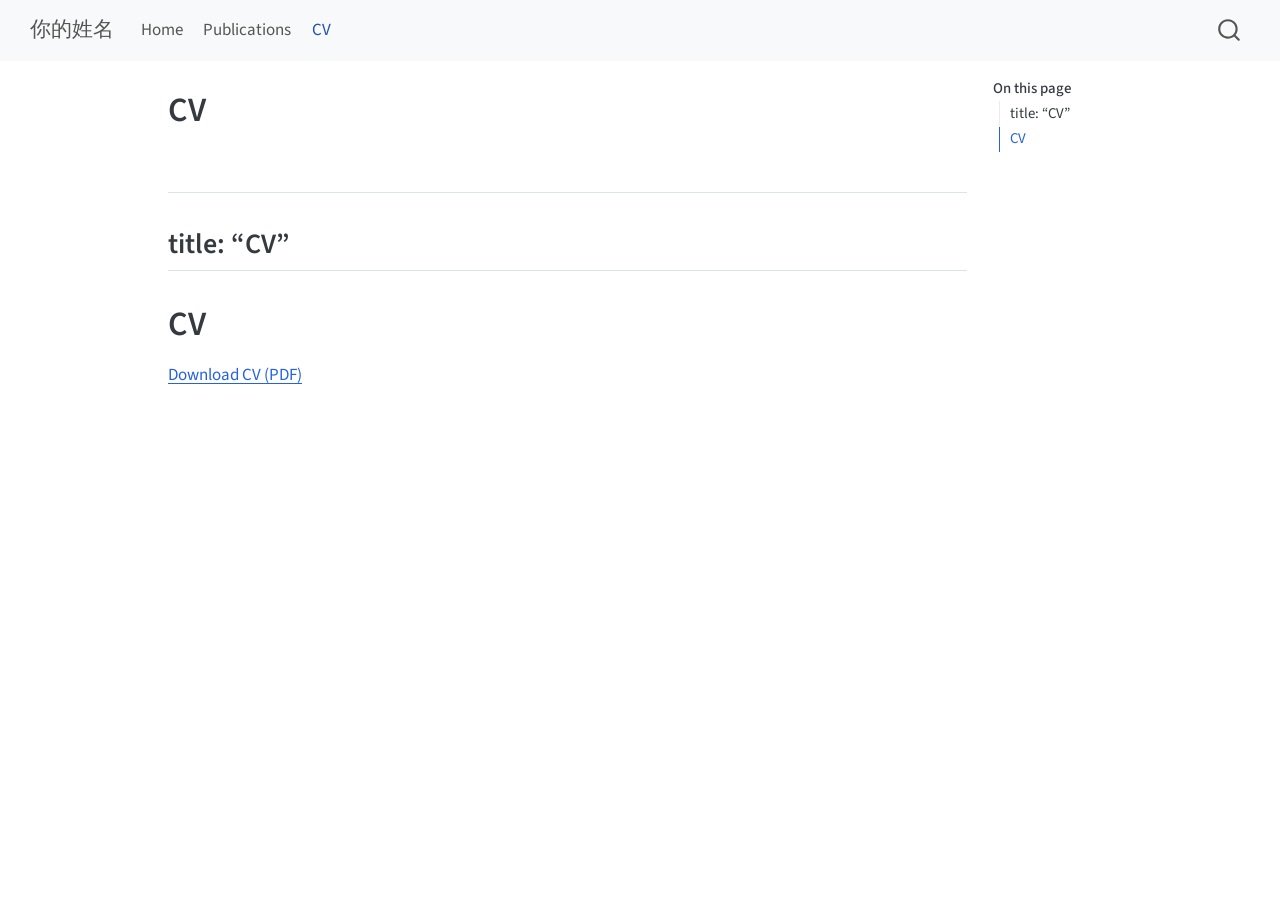
==== docs/cv.html @ 790c9f2e "Initial academic homepage" ====
<!DOCTYPE html>
<html xmlns="http://www.w3.org/1999/xhtml" lang="en" xml:lang="en"><head>

<meta charset="utf-8">
<meta name="generator" content="quarto-1.9.36">

<meta name="viewport" content="width=device-width, initial-scale=1.0, user-scalable=yes">


<title>CV – 你的姓名</title>
<style>
/* Default styles provided by pandoc.
** See https://pandoc.org/MANUAL.html#variables-for-html for config info.
*/
code{white-space: pre-wrap;}
span.smallcaps{font-variant: small-caps;}
div.columns{display: flex; gap: min(4vw, 1.5em);}
div.column{flex: auto; overflow-x: auto;}
div.hanging-indent{margin-left: 1.5em; text-indent: -1.5em;}
ul.task-list{list-style: none;}
ul.task-list li input[type="checkbox"] {
  width: 0.8em;
  margin: 0 0.8em 0.2em -1em; /* quarto-specific, see https://github.com/quarto-dev/quarto-cli/issues/4556 */ 
  vertical-align: middle;
}
</style>


<script src="site_libs/quarto-nav/quarto-nav.js"></script>
<script src="site_libs/quarto-nav/headroom.min.js"></script>
<script src="site_libs/clipboard/clipboard.min.js"></script>
<script src="site_libs/quarto-search/autocomplete.umd.js"></script>
<script src="site_libs/quarto-search/fuse.min.js"></script>
<script src="site_libs/quarto-search/quarto-search.js"></script>
<meta name="quarto:offset" content="./">
<script src="site_libs/quarto-html/quarto.js" type="module"></script>
<script src="site_libs/quarto-html/tabsets/tabsets.js" type="module"></script>
<script src="site_libs/quarto-html/popper.min.js"></script>
<script src="site_libs/quarto-html/tippy.umd.min.js"></script>
<script src="site_libs/quarto-html/anchor.min.js"></script>
<link href="site_libs/quarto-html/tippy.css" rel="stylesheet">
<link href="site_libs/quarto-html/quarto-syntax-highlighting-845c23b38eaddc0f92fda52bfe77a8c8.css" rel="stylesheet" id="quarto-text-highlighting-styles">
<script src="site_libs/bootstrap/bootstrap.min.js"></script>
<link href="site_libs/bootstrap/bootstrap-icons.css" rel="stylesheet">
<link href="site_libs/bootstrap/bootstrap-a0f9fd0d421825b736dc1bbcbcba2219.min.css" rel="stylesheet" append-hash="true" id="quarto-bootstrap" data-mode="light">
<script id="quarto-search-options" type="application/json">{
  "location": "navbar",
  "copy-button": false,
  "collapse-after": 3,
  "panel-placement": "end",
  "type": "overlay",
  "limit": 50,
  "keyboard-shortcut": [
    "f",
    "/",
    "s"
  ],
  "show-item-context": false,
  "language": {
    "search-no-results-text": "No results",
    "search-matching-documents-text": "matching documents",
    "search-copy-link-title": "Copy link to search",
    "search-hide-matches-text": "Hide additional matches",
    "search-more-match-text": "more match in this document",
    "search-more-matches-text": "more matches in this document",
    "search-clear-button-title": "Clear",
    "search-text-placeholder": "",
    "search-detached-cancel-button-title": "Cancel",
    "search-submit-button-title": "Submit",
    "search-label": "Search"
  }
}</script>


</head>

<body class="nav-fixed quarto-light">

<div id="quarto-search-results"></div>
  <header id="quarto-header" class="headroom fixed-top">
    <nav class="navbar navbar-expand-lg " data-bs-theme="dark">
      <div class="navbar-container container-fluid">
      <div class="navbar-brand-container mx-auto">
    <a class="navbar-brand" href="./index.html">
    <span class="navbar-title">你的姓名</span>
    </a>
  </div>
            <div id="quarto-search" class="" title="Search"></div>
          <button class="navbar-toggler" type="button" data-bs-toggle="collapse" data-bs-target="#navbarCollapse" aria-controls="navbarCollapse" role="menu" aria-expanded="false" aria-label="Toggle navigation" onclick="if (window.quartoToggleHeadroom) { window.quartoToggleHeadroom(); }">
  <span class="navbar-toggler-icon"></span>
</button>
          <div class="collapse navbar-collapse" id="navbarCollapse">
            <ul class="navbar-nav navbar-nav-scroll me-auto">
  <li class="nav-item">
    <a class="nav-link" href="./index.html"> 
<span class="menu-text">Home</span></a>
  </li>  
  <li class="nav-item">
    <a class="nav-link" href="./publications.html"> 
<span class="menu-text">Publications</span></a>
  </li>  
  <li class="nav-item">
    <a class="nav-link active" href="./cv.html" aria-current="page"> 
<span class="menu-text">CV</span></a>
  </li>  
</ul>
          </div> <!-- /navcollapse -->
            <div class="quarto-navbar-tools">
</div>
      </div> <!-- /container-fluid -->
    </nav>
</header>
<!-- content -->
<div id="quarto-content" class="quarto-container page-columns page-rows-contents page-layout-article page-navbar">
<!-- sidebar -->
<!-- margin-sidebar -->
    <div id="quarto-margin-sidebar" class="sidebar margin-sidebar">
        <nav id="TOC" role="doc-toc" class="toc-active">
    <h2 id="toc-title">On this page</h2>
   
  <ul>
  <li><a href="#section" id="toc-section" class="nav-link active" data-scroll-target="#section"><!-- cv.qmd --></a></li>
  <li><a href="#title-cv" id="toc-title-cv" class="nav-link" data-scroll-target="#title-cv">title: “CV”</a></li>
  <li><a href="#cv" id="toc-cv" class="nav-link" data-scroll-target="#cv">CV</a></li>
  </ul>
</nav>
    </div>
<!-- main -->
<main class="content" id="quarto-document-content">

<header id="title-block-header" class="quarto-title-block default">
<div class="quarto-title">
<h1 class="title">CV</h1>
</div>



<div class="quarto-title-meta">

    
  
    
  </div>
  


</header>


<section id="section" class="level2">
<h2 class="anchored" data-anchor-id="section"><!-- cv.qmd --></h2>
</section>
<section id="title-cv" class="level2">
<h2 class="anchored" data-anchor-id="title-cv">title: “CV”</h2>
</section>
<section id="cv" class="level1">
<h1>CV</h1>
<p><a href="CV.pdf">Download CV (PDF)</a></p>


</section>

</main> <!-- /main -->
<script id="quarto-html-after-body" type="application/javascript">
  window.document.addEventListener("DOMContentLoaded", function (event) {
    const icon = "";
    const anchorJS = new window.AnchorJS();
    anchorJS.options = {
      placement: 'right',
      icon: icon
    };
    anchorJS.add('.anchored');
    const isCodeAnnotation = (el) => {
      for (const clz of el.classList) {
        if (clz.startsWith('code-annotation-')) {                     
          return true;
        }
      }
      return false;
    }
    const onCopySuccess = function(e) {
      // button target
      const button = e.trigger;
      // don't keep focus
      button.blur();
      // flash "checked"
      button.classList.add('code-copy-button-checked');
      var currentTitle = button.getAttribute("title");
      button.setAttribute("title", "Copied!");
      let tooltip;
      if (window.bootstrap) {
        button.setAttribute("data-bs-toggle", "tooltip");
        button.setAttribute("data-bs-placement", "left");
        button.setAttribute("data-bs-title", "Copied!");
        tooltip = new bootstrap.Tooltip(button, 
          { trigger: "manual", 
            customClass: "code-copy-button-tooltip",
            offset: [0, -8]});
        tooltip.show();    
      }
      setTimeout(function() {
        if (tooltip) {
          tooltip.hide();
          button.removeAttribute("data-bs-title");
          button.removeAttribute("data-bs-toggle");
          button.removeAttribute("data-bs-placement");
        }
        button.setAttribute("title", currentTitle);
        button.classList.remove('code-copy-button-checked');
      }, 1000);
      // clear code selection
      e.clearSelection();
    }
    const getTextToCopy = function(trigger) {
      const outerScaffold = trigger.parentElement.cloneNode(true);
      const codeEl = outerScaffold.querySelector('code');
      for (const childEl of codeEl.children) {
        if (isCodeAnnotation(childEl)) {
          childEl.remove();
        }
      }
      return codeEl.innerText;
    }
    const clipboard = new window.ClipboardJS('.code-copy-button:not([data-in-quarto-modal])', {
      text: getTextToCopy
    });
    clipboard.on('success', onCopySuccess);
    if (window.document.getElementById('quarto-embedded-source-code-modal')) {
      const clipboardModal = new window.ClipboardJS('.code-copy-button[data-in-quarto-modal]', {
        text: getTextToCopy,
        container: window.document.getElementById('quarto-embedded-source-code-modal')
      });
      clipboardModal.on('success', onCopySuccess);
    }
      var localhostRegex = new RegExp(/^(?:http|https):\/\/localhost\:?[0-9]*\//);
      var mailtoRegex = new RegExp(/^mailto:/);
        var filterRegex = new RegExp('/' + window.location.host + '/');
      var isInternal = (href) => {
          return filterRegex.test(href) || localhostRegex.test(href) || mailtoRegex.test(href);
      }
      // Inspect non-navigation links and adorn them if external
     var links = window.document.querySelectorAll('a[href]:not(.nav-link):not(.navbar-brand):not(.toc-action):not(.sidebar-link):not(.sidebar-item-toggle):not(.pagination-link):not(.no-external):not([aria-hidden]):not(.dropdown-item):not(.quarto-navigation-tool):not(.about-link)');
      for (var i=0; i<links.length; i++) {
        const link = links[i];
        if (!isInternal(link.href)) {
          // undo the damage that might have been done by quarto-nav.js in the case of
          // links that we want to consider external
          if (link.dataset.originalHref !== undefined) {
            link.href = link.dataset.originalHref;
          }
        }
      }
    function tippyHover(el, contentFn, onTriggerFn, onUntriggerFn) {
      const config = {
        allowHTML: true,
        maxWidth: 500,
        delay: 100,
        arrow: false,
        appendTo: function(el) {
            return el.parentElement;
        },
        interactive: true,
        interactiveBorder: 10,
        theme: 'quarto',
        placement: 'bottom-start',
      };
      if (contentFn) {
        config.content = contentFn;
      }
      if (onTriggerFn) {
        config.onTrigger = onTriggerFn;
      }
      if (onUntriggerFn) {
        config.onUntrigger = onUntriggerFn;
      }
      window.tippy(el, config); 
    }
    const noterefs = window.document.querySelectorAll('a[role="doc-noteref"]');
    for (var i=0; i<noterefs.length; i++) {
      const ref = noterefs[i];
      tippyHover(ref, function() {
        // use id or data attribute instead here
        let href = ref.getAttribute('data-footnote-href') || ref.getAttribute('href');
        try { href = new URL(href).hash; } catch {}
        const id = href.replace(/^#\/?/, "");
        const note = window.document.getElementById(id);
        if (note) {
          return note.innerHTML;
        } else {
          return "";
        }
      });
    }
    const xrefs = window.document.querySelectorAll('a.quarto-xref');
    const processXRef = (id, note) => {
      // Strip column container classes
      const stripColumnClz = (el) => {
        el.classList.remove("page-full", "page-columns");
        if (el.children) {
          for (const child of el.children) {
            stripColumnClz(child);
          }
        }
      }
      stripColumnClz(note)
      if (id === null || id.startsWith('sec-')) {
        // Special case sections, only their first couple elements
        const container = document.createElement("div");
        if (note.children && note.children.length > 2) {
          container.appendChild(note.children[0].cloneNode(true));
          for (let i = 1; i < note.children.length; i++) {
            const child = note.children[i];
            if (child.tagName === "P" && child.innerText === "") {
              continue;
            } else {
              container.appendChild(child.cloneNode(true));
              break;
            }
          }
          if (window.Quarto?.typesetMath) {
            window.Quarto.typesetMath(container);
          }
          return container.innerHTML
        } else {
          if (window.Quarto?.typesetMath) {
            window.Quarto.typesetMath(note);
          }
          return note.innerHTML;
        }
      } else {
        // Remove any anchor links if they are present
        const anchorLink = note.querySelector('a.anchorjs-link');
        if (anchorLink) {
          anchorLink.remove();
        }
        if (window.Quarto?.typesetMath) {
          window.Quarto.typesetMath(note);
        }
        if (note.classList.contains("callout")) {
          return note.outerHTML;
        } else {
          return note.innerHTML;
        }
      }
    }
    for (var i=0; i<xrefs.length; i++) {
      const xref = xrefs[i];
      tippyHover(xref, undefined, function(instance) {
        instance.disable();
        let url = xref.getAttribute('href');
        let hash = undefined; 
        if (url.startsWith('#')) {
          hash = url;
        } else {
          try { hash = new URL(url).hash; } catch {}
        }
        if (hash) {
          const id = hash.replace(/^#\/?/, "");
          const note = window.document.getElementById(id);
          if (note !== null) {
            try {
              const html = processXRef(id, note.cloneNode(true));
              instance.setContent(html);
            } finally {
              instance.enable();
              instance.show();
            }
          } else {
            // See if we can fetch this
            fetch(url.split('#')[0])
            .then(res => res.text())
            .then(html => {
              const parser = new DOMParser();
              const htmlDoc = parser.parseFromString(html, "text/html");
              const note = htmlDoc.getElementById(id);
              if (note !== null) {
                const html = processXRef(id, note);
                instance.setContent(html);
              } 
            }).finally(() => {
              instance.enable();
              instance.show();
            });
          }
        } else {
          // See if we can fetch a full url (with no hash to target)
          // This is a special case and we should probably do some content thinning / targeting
          fetch(url)
          .then(res => res.text())
          .then(html => {
            const parser = new DOMParser();
            const htmlDoc = parser.parseFromString(html, "text/html");
            const note = htmlDoc.querySelector('main.content');
            if (note !== null) {
              // This should only happen for chapter cross references
              // (since there is no id in the URL)
              // remove the first header
              if (note.children.length > 0 && note.children[0].tagName === "HEADER") {
                note.children[0].remove();
              }
              const html = processXRef(null, note);
              instance.setContent(html);
            } 
          }).finally(() => {
            instance.enable();
            instance.show();
          });
        }
      }, function(instance) {
      });
    }
        let selectedAnnoteEl;
        const selectorForAnnotation = ( cell, annotation) => {
          let cellAttr = 'data-code-cell="' + cell + '"';
          let lineAttr = 'data-code-annotation="' +  annotation + '"';
          const selector = 'span[' + cellAttr + '][' + lineAttr + ']';
          return selector;
        }
        const selectCodeLines = (annoteEl) => {
          const doc = window.document;
          const targetCell = annoteEl.getAttribute("data-target-cell");
          const targetAnnotation = annoteEl.getAttribute("data-target-annotation");
          const annoteSpan = window.document.querySelector(selectorForAnnotation(targetCell, targetAnnotation));
          const lines = annoteSpan.getAttribute("data-code-lines").split(",");
          const lineIds = lines.map((line) => {
            return targetCell + "-" + line;
          })
          let top = null;
          let height = null;
          let parent = null;
          if (lineIds.length > 0) {
              //compute the position of the single el (top and bottom and make a div)
              const el = window.document.getElementById(lineIds[0]);
              top = el.offsetTop;
              height = el.offsetHeight;
              parent = el.parentElement.parentElement;
            if (lineIds.length > 1) {
              const lastEl = window.document.getElementById(lineIds[lineIds.length - 1]);
              const bottom = lastEl.offsetTop + lastEl.offsetHeight;
              height = bottom - top;
            }
            if (top !== null && height !== null && parent !== null) {
              // cook up a div (if necessary) and position it 
              let div = window.document.getElementById("code-annotation-line-highlight");
              if (div === null) {
                div = window.document.createElement("div");
                div.setAttribute("id", "code-annotation-line-highlight");
                div.style.position = 'absolute';
                parent.appendChild(div);
              }
              div.style.top = top - 2 + "px";
              div.style.height = height + 4 + "px";
              div.style.left = 0;
              let gutterDiv = window.document.getElementById("code-annotation-line-highlight-gutter");
              if (gutterDiv === null) {
                gutterDiv = window.document.createElement("div");
                gutterDiv.setAttribute("id", "code-annotation-line-highlight-gutter");
                gutterDiv.style.position = 'absolute';
                const codeCell = window.document.getElementById(targetCell);
                const gutter = codeCell.querySelector('.code-annotation-gutter');
                gutter.appendChild(gutterDiv);
              }
              gutterDiv.style.top = top - 2 + "px";
              gutterDiv.style.height = height + 4 + "px";
            }
            selectedAnnoteEl = annoteEl;
          }
        };
        const unselectCodeLines = () => {
          const elementsIds = ["code-annotation-line-highlight", "code-annotation-line-highlight-gutter"];
          elementsIds.forEach((elId) => {
            const div = window.document.getElementById(elId);
            if (div) {
              div.remove();
            }
          });
          selectedAnnoteEl = undefined;
        };
          // Handle positioning of the toggle
      window.addEventListener(
        "resize",
        throttle(() => {
          elRect = undefined;
          if (selectedAnnoteEl) {
            selectCodeLines(selectedAnnoteEl);
          }
        }, 10)
      );
      function throttle(fn, ms) {
      let throttle = false;
      let timer;
        return (...args) => {
          if(!throttle) { // first call gets through
              fn.apply(this, args);
              throttle = true;
          } else { // all the others get throttled
              if(timer) clearTimeout(timer); // cancel #2
              timer = setTimeout(() => {
                fn.apply(this, args);
                timer = throttle = false;
              }, ms);
          }
        };
      }
        // Attach click handler to the DT
        const annoteDls = window.document.querySelectorAll('dt[data-target-cell]');
        for (const annoteDlNode of annoteDls) {
          annoteDlNode.addEventListener('click', (event) => {
            const clickedEl = event.target;
            if (clickedEl !== selectedAnnoteEl) {
              unselectCodeLines();
              const activeEl = window.document.querySelector('dt[data-target-cell].code-annotation-active');
              if (activeEl) {
                activeEl.classList.remove('code-annotation-active');
              }
              selectCodeLines(clickedEl);
              clickedEl.classList.add('code-annotation-active');
            } else {
              // Unselect the line
              unselectCodeLines();
              clickedEl.classList.remove('code-annotation-active');
            }
          });
        }
    const findCites = (el) => {
      const parentEl = el.parentElement;
      if (parentEl) {
        const cites = parentEl.dataset.cites;
        if (cites) {
          return {
            el,
            cites: cites.split(' ')
          };
        } else {
          return findCites(el.parentElement)
        }
      } else {
        return undefined;
      }
    };
    var bibliorefs = window.document.querySelectorAll('a[role="doc-biblioref"]');
    for (var i=0; i<bibliorefs.length; i++) {
      const ref = bibliorefs[i];
      const citeInfo = findCites(ref);
      if (citeInfo) {
        tippyHover(citeInfo.el, function() {
          var popup = window.document.createElement('div');
          citeInfo.cites.forEach(function(cite) {
            var citeDiv = window.document.createElement('div');
            citeDiv.classList.add('hanging-indent');
            citeDiv.classList.add('csl-entry');
            var biblioDiv = window.document.getElementById('ref-' + cite);
            if (biblioDiv) {
              citeDiv.innerHTML = biblioDiv.innerHTML;
            }
            popup.appendChild(citeDiv);
          });
          return popup.innerHTML;
        });
      }
    }
  });
  </script>
</div> <!-- /content -->




</body></html>
---- docs/site_libs/quarto-html/tippy.css ----
.tippy-box[data-animation=fade][data-state=hidden]{opacity:0}[data-tippy-root]{max-width:calc(100vw - 10px)}.tippy-box{position:relative;background-color:#333;color:#fff;border-radius:4px;font-size:14px;line-height:1.4;white-space:normal;outline:0;transition-property:transform,visibility,opacity}.tippy-box[data-placement^=top]>.tippy-arrow{bottom:0}.tippy-box[data-placement^=top]>.tippy-arrow:before{bottom:-7px;left:0;border-width:8px 8px 0;border-top-color:initial;transform-origin:center top}.tippy-box[data-placement^=bottom]>.tippy-arrow{top:0}.tippy-box[data-placement^=bottom]>.tippy-arrow:before{top:-7px;left:0;border-width:0 8px 8px;border-bottom-color:initial;transform-origin:center bottom}.tippy-box[data-placement^=left]>.tippy-arrow{right:0}.tippy-box[data-placement^=left]>.tippy-arrow:before{border-width:8px 0 8px 8px;border-left-color:initial;right:-7px;transform-origin:center left}.tippy-box[data-placement^=right]>.tippy-arrow{left:0}.tippy-box[data-placement^=right]>.tippy-arrow:before{left:-7px;border-width:8px 8px 8px 0;border-right-color:initial;transform-origin:center right}.tippy-box[data-inertia][data-state=visible]{transition-timing-function:cubic-bezier(.54,1.5,.38,1.11)}.tippy-arrow{width:16px;height:16px;color:#333}.tippy-arrow:before{content:"";position:absolute;border-color:transparent;border-style:solid}.tippy-content{position:relative;padding:5px 9px;z-index:1}
---- docs/site_libs/quarto-html/quarto-syntax-highlighting-845c23b38eaddc0f92fda52bfe77a8c8.css ----
/* quarto syntax highlight colors */
:root {
  --quarto-hl-ot-color: #003B4F;
  --quarto-hl-at-color: #657422;
  --quarto-hl-ss-color: #20794D;
  --quarto-hl-an-color: #5E5E5E;
  --quarto-hl-fu-color: #4758AB;
  --quarto-hl-st-color: #20794D;
  --quarto-hl-cf-color: #003B4F;
  --quarto-hl-op-color: #5E5E5E;
  --quarto-hl-er-color: #AD0000;
  --quarto-hl-bn-color: #AD0000;
  --quarto-hl-al-color: #AD0000;
  --quarto-hl-va-color: #111111;
  --quarto-hl-bu-color: inherit;
  --quarto-hl-ex-color: inherit;
  --quarto-hl-pp-color: #AD0000;
  --quarto-hl-in-color: #5E5E5E;
  --quarto-hl-vs-color: #20794D;
  --quarto-hl-wa-color: #5E5E5E;
  --quarto-hl-do-color: #5E5E5E;
  --quarto-hl-im-color: #00769E;
  --quarto-hl-ch-color: #20794D;
  --quarto-hl-dt-color: #AD0000;
  --quarto-hl-fl-color: #AD0000;
  --quarto-hl-co-color: #5E5E5E;
  --quarto-hl-cv-color: #5E5E5E;
  --quarto-hl-cn-color: #8f5902;
  --quarto-hl-sc-color: #5E5E5E;
  --quarto-hl-dv-color: #AD0000;
  --quarto-hl-kw-color: #003B4F;
}

/* other quarto variables */
:root {
  --quarto-font-monospace: SFMono-Regular, Menlo, Monaco, Consolas, "Liberation Mono", "Courier New", monospace;
}

/* syntax highlight based on Pandoc's rules */
pre > code.sourceCode > span {
  color: #003B4F;
}

code.sourceCode > span {
  color: #003B4F;
}

div.sourceCode,
div.sourceCode pre.sourceCode {
  color: #003B4F;
}

/* Normal */
code span {
  color: #003B4F;
}

/* Alert */
code span.al {
  color: #AD0000;
  font-style: inherit;
}

/* Annotation */
code span.an {
  color: #5E5E5E;
  font-style: inherit;
}

/* Attribute */
code span.at {
  color: #657422;
  font-style: inherit;
}

/* BaseN */
code span.bn {
  color: #AD0000;
  font-style: inherit;
}

/* BuiltIn */
code span.bu {
  font-style: inherit;
}

/* ControlFlow */
code span.cf {
  color: #003B4F;
  font-weight: bold;
  font-style: inherit;
}

/* Char */
code span.ch {
  color: #20794D;
  font-style: inherit;
}

/* Constant */
code span.cn {
  color: #8f5902;
  font-style: inherit;
}

/* Comment */
code span.co {
  color: #5E5E5E;
  font-style: inherit;
}

/* CommentVar */
code span.cv {
  color: #5E5E5E;
  font-style: italic;
}

/* Documentation */
code span.do {
  color: #5E5E5E;
  font-style: italic;
}

/* DataType */
code span.dt {
  color: #AD0000;
  font-style: inherit;
}

/* DecVal */
code span.dv {
  color: #AD0000;
  font-style: inherit;
}

/* Error */
code span.er {
  color: #AD0000;
  font-style: inherit;
}

/* Extension */
code span.ex {
  font-style: inherit;
}

/* Float */
code span.fl {
  color: #AD0000;
  font-style: inherit;
}

/* Function */
code span.fu {
  color: #4758AB;
  font-style: inherit;
}

/* Import */
code span.im {
  color: #00769E;
  font-style: inherit;
}

/* Information */
code span.in {
  color: #5E5E5E;
  font-style: inherit;
}

/* Keyword */
code span.kw {
  color: #003B4F;
  font-weight: bold;
  font-style: inherit;
}

/* Operator */
code span.op {
  color: #5E5E5E;
  font-style: inherit;
}

/* Other */
code span.ot {
  color: #003B4F;
  font-style: inherit;
}

/* Preprocessor */
code span.pp {
  color: #AD0000;
  font-style: inherit;
}

/* SpecialChar */
code span.sc {
  color: #5E5E5E;
  font-style: inherit;
}

/* SpecialString */
code span.ss {
  color: #20794D;
  font-style: inherit;
}

/* String */
code span.st {
  color: #20794D;
  font-style: inherit;
}

/* Variable */
code span.va {
  color: #111111;
  font-style: inherit;
}

/* VerbatimString */
code span.vs {
  color: #20794D;
  font-style: inherit;
}

/* Warning */
code span.wa {
  color: #5E5E5E;
  font-style: italic;
}

.prevent-inlining {
  content: "</";
}

/*# sourceMappingURL=ac89f0bb514bba72461919f78549e31c.css.map */
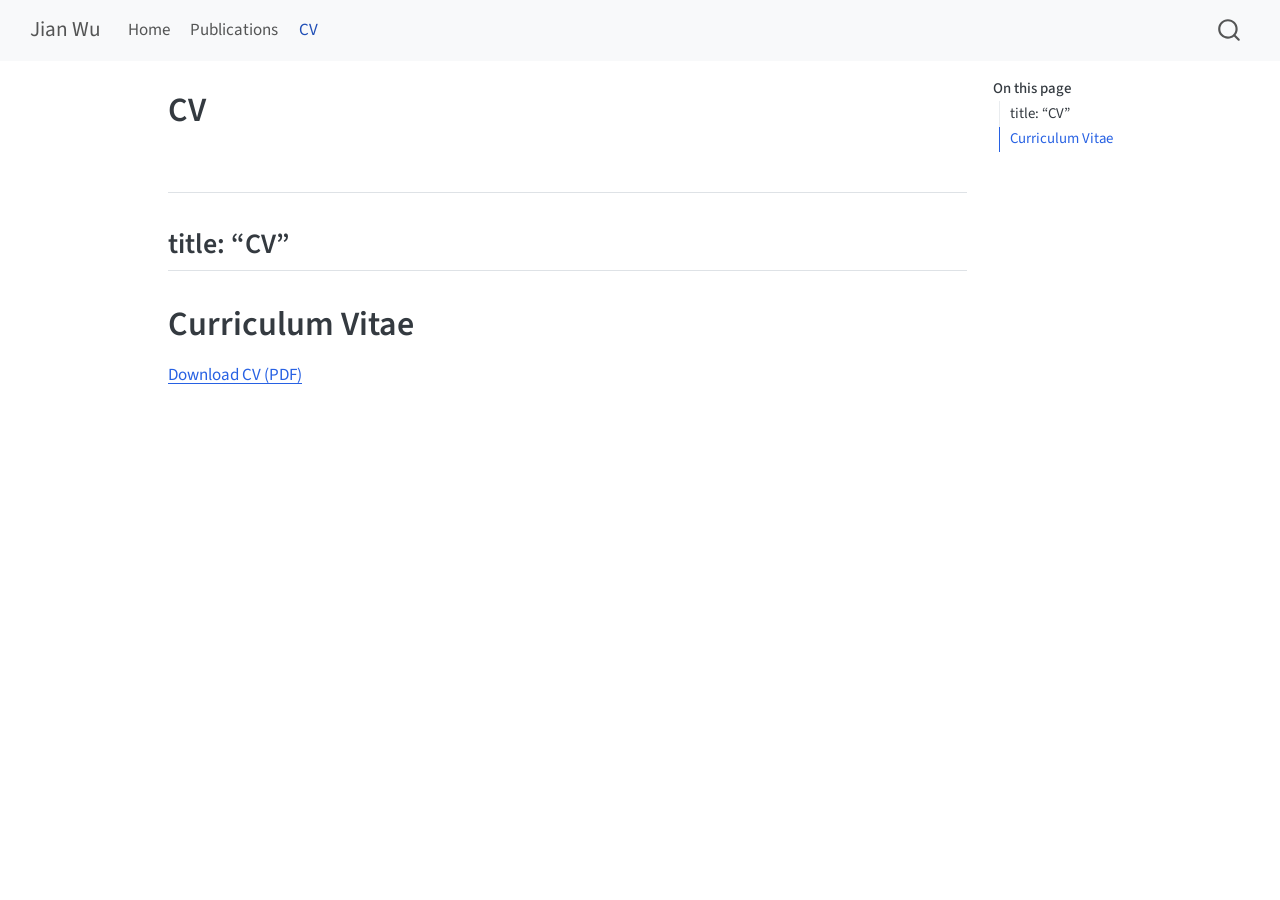
==== commit eb30dfc3: "Initial academic homepage" ====
--- a/docs/cv.html
+++ b/docs/cv.html
@@ -7,7 +7,7 @@
 <meta name="viewport" content="width=device-width, initial-scale=1.0, user-scalable=yes">
 
 
-<title>CV – 你的姓名</title>
+<title>CV – Jian Wu</title>
 <style>
 /* Default styles provided by pandoc.
 ** See https://pandoc.org/MANUAL.html#variables-for-html for config info.
@@ -70,6 +70,7 @@
     "search-label": "Search"
   }
 }</script>
+<style>html{ scroll-behavior: smooth; }</style>
 
 
 </head>
@@ -82,7 +83,7 @@
       <div class="navbar-container container-fluid">
       <div class="navbar-brand-container mx-auto">
     <a class="navbar-brand" href="./index.html">
-    <span class="navbar-title">你的姓名</span>
+    <span class="navbar-title">Jian Wu</span>
     </a>
   </div>
             <div id="quarto-search" class="" title="Search"></div>
@@ -121,7 +122,7 @@
   <ul>
   <li><a href="#section" id="toc-section" class="nav-link active" data-scroll-target="#section"><!-- cv.qmd --></a></li>
   <li><a href="#title-cv" id="toc-title-cv" class="nav-link" data-scroll-target="#title-cv">title: “CV”</a></li>
-  <li><a href="#cv" id="toc-cv" class="nav-link" data-scroll-target="#cv">CV</a></li>
+  <li><a href="#curriculum-vitae" id="toc-curriculum-vitae" class="nav-link" data-scroll-target="#curriculum-vitae">Curriculum Vitae</a></li>
   </ul>
 </nav>
     </div>
@@ -153,8 +154,8 @@
 <section id="title-cv" class="level2">
 <h2 class="anchored" data-anchor-id="title-cv">title: “CV”</h2>
 </section>
-<section id="cv" class="level1">
-<h1>CV</h1>
+<section id="curriculum-vitae" class="level1">
+<h1>Curriculum Vitae</h1>
 <p><a href="CV.pdf">Download CV (PDF)</a></p>
 
 
@@ -566,4 +567,5 @@
 
 
 
+<script src="site_libs/quarto-html/zenscroll-min.js"></script>
 </body></html>
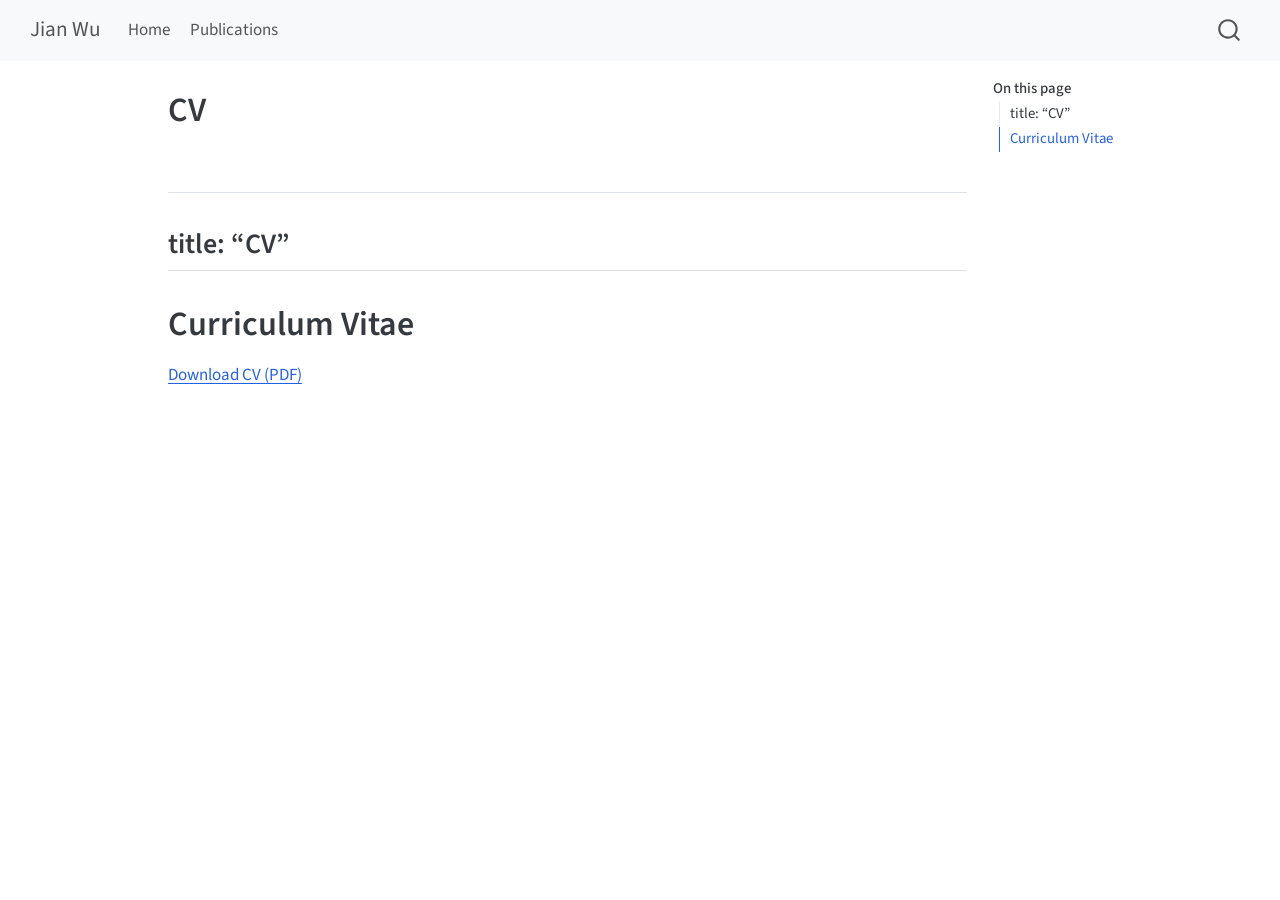
==== commit e4e138b1: "Initial academic homepage" ====
--- a/docs/cv.html
+++ b/docs/cv.html
@@ -100,10 +100,6 @@
     <a class="nav-link" href="./publications.html"> 
 <span class="menu-text">Publications</span></a>
   </li>  
-  <li class="nav-item">
-    <a class="nav-link active" href="./cv.html" aria-current="page"> 
-<span class="menu-text">CV</span></a>
-  </li>  
 </ul>
           </div> <!-- /navcollapse -->
             <div class="quarto-navbar-tools">
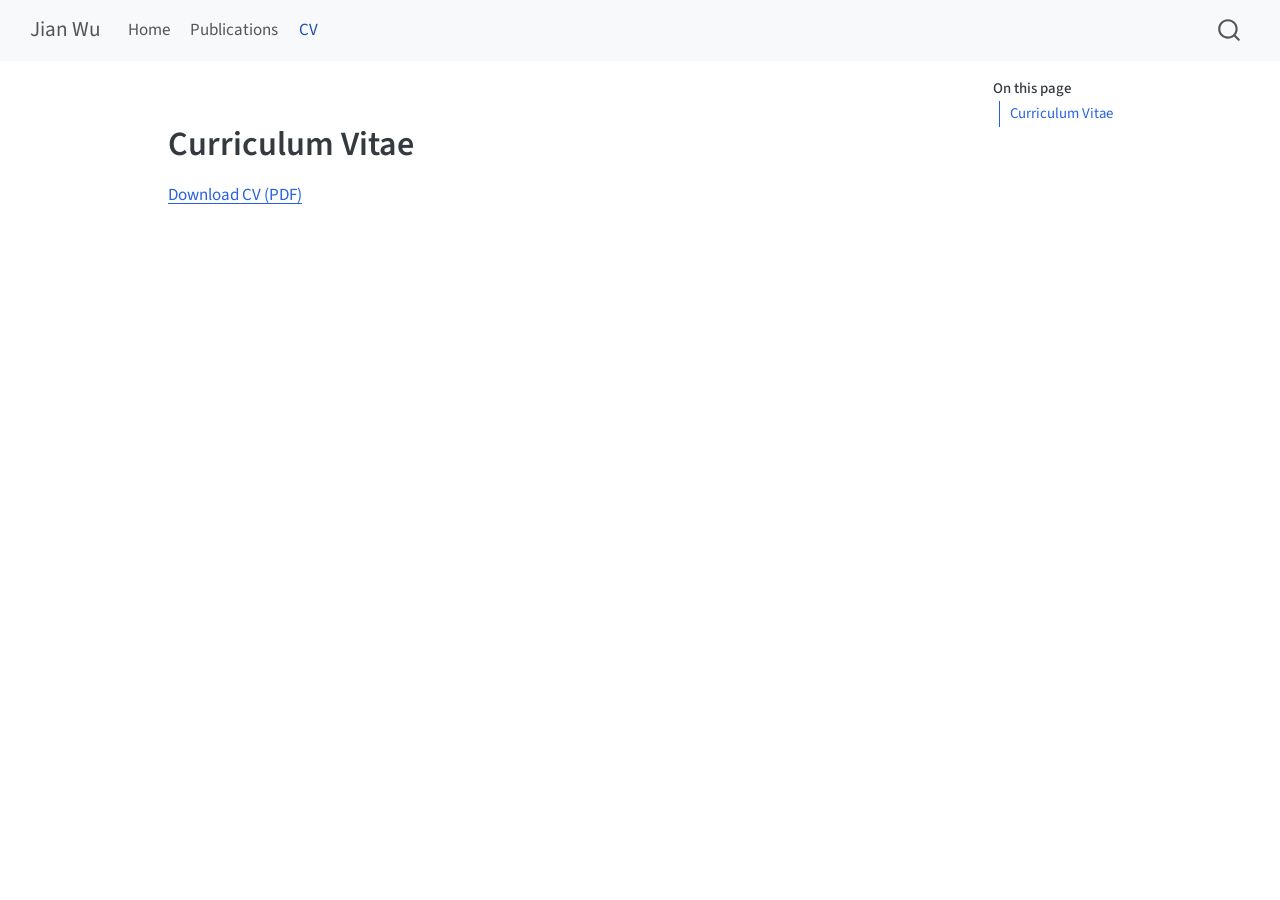
==== commit c2e946b4: "Update 260327" ====
--- a/docs/cv.html
+++ b/docs/cv.html
@@ -7,7 +7,7 @@
 <meta name="viewport" content="width=device-width, initial-scale=1.0, user-scalable=yes">
 
 
-<title>CV – Jian Wu</title>
+<title>cv – Jian Wu</title>
 <style>
 /* Default styles provided by pandoc.
 ** See https://pandoc.org/MANUAL.html#variables-for-html for config info.
@@ -73,6 +73,7 @@
 <style>html{ scroll-behavior: smooth; }</style>
 
 
+<link rel="stylesheet" href="styles.css">
 </head>
 
 <body class="nav-fixed quarto-light">
@@ -100,6 +101,10 @@
     <a class="nav-link" href="./publications.html"> 
 <span class="menu-text">Publications</span></a>
   </li>  
+  <li class="nav-item">
+    <a class="nav-link active" href="./cv.html" aria-current="page"> 
+<span class="menu-text">CV</span></a>
+  </li>  
 </ul>
           </div> <!-- /navcollapse -->
             <div class="quarto-navbar-tools">
@@ -116,40 +121,17 @@
     <h2 id="toc-title">On this page</h2>
    
   <ul>
-  <li><a href="#section" id="toc-section" class="nav-link active" data-scroll-target="#section"><!-- cv.qmd --></a></li>
-  <li><a href="#title-cv" id="toc-title-cv" class="nav-link" data-scroll-target="#title-cv">title: “CV”</a></li>
-  <li><a href="#curriculum-vitae" id="toc-curriculum-vitae" class="nav-link" data-scroll-target="#curriculum-vitae">Curriculum Vitae</a></li>
+  <li><a href="#curriculum-vitae" id="toc-curriculum-vitae" class="nav-link active" data-scroll-target="#curriculum-vitae">Curriculum Vitae</a></li>
   </ul>
 </nav>
     </div>
 <!-- main -->
-<main class="content" id="quarto-document-content">
-
-<header id="title-block-header" class="quarto-title-block default">
-<div class="quarto-title">
-<h1 class="title">CV</h1>
-</div>
-
-
-
-<div class="quarto-title-meta">
-
-    
-  
-    
-  </div>
-  
-
-
-</header>
-
-
-<section id="section" class="level2">
-<h2 class="anchored" data-anchor-id="section"><!-- cv.qmd --></h2>
-</section>
-<section id="title-cv" class="level2">
-<h2 class="anchored" data-anchor-id="title-cv">title: “CV”</h2>
-</section>
+<main class="content" id="quarto-document-content"><header id="title-block-header" class="quarto-title-block"></header>
+
+
+
+
+<!-- cv.qmd -->
 <section id="curriculum-vitae" class="level1">
 <h1>Curriculum Vitae</h1>
 <p><a href="CV.pdf">Download CV (PDF)</a></p>
--- a/docs/styles.css
+++ b/docs/styles.css
@@ -0,0 +1,62 @@
+.profile-wrap {
+  display: grid;
+  grid-template-columns: 180px 1fr;
+  gap: 1.2rem;
+  align-items: start;
+  margin-bottom: 1.5rem;
+}
+
+.profile-photo {
+  width: 180px;
+  height: 180px;
+  object-fit: cover;
+  border-radius: 14px;
+  border: 1px solid #ddd;
+}
+
+.pub-card {
+  display: grid;
+  grid-template-columns: 220px 1fr;
+  gap: 1rem;
+  margin: 1.2rem 0;
+  padding: 0.9rem;
+  border: 1px solid #e5e7eb;
+  border-radius: 12px;
+  background: #fff;
+}
+
+.pub-thumb {
+  width: 100%;
+  aspect-ratio: 16 / 10;
+  object-fit: cover;
+  border-radius: 10px;
+  border: 1px solid #eee;
+}
+
+.pub-title {
+  font-weight: 700;
+  margin-bottom: 0.3rem;
+}
+
+.pub-meta {
+  color: #444;
+  margin-bottom: 0.5rem;
+}
+
+.pub-links a {
+  margin-right: 0.75rem;
+  text-decoration: none;
+}
+
+.pub-video {
+  margin-top: 0.6rem;
+  width: 100%;
+  max-width: 560px;
+  border-radius: 10px;
+}
+
+@media (max-width: 768px) {
+  .profile-wrap { grid-template-columns: 1fr; }
+  .profile-photo { width: 140px; height: 140px; }
+  .pub-card { grid-template-columns: 1fr; }
+}
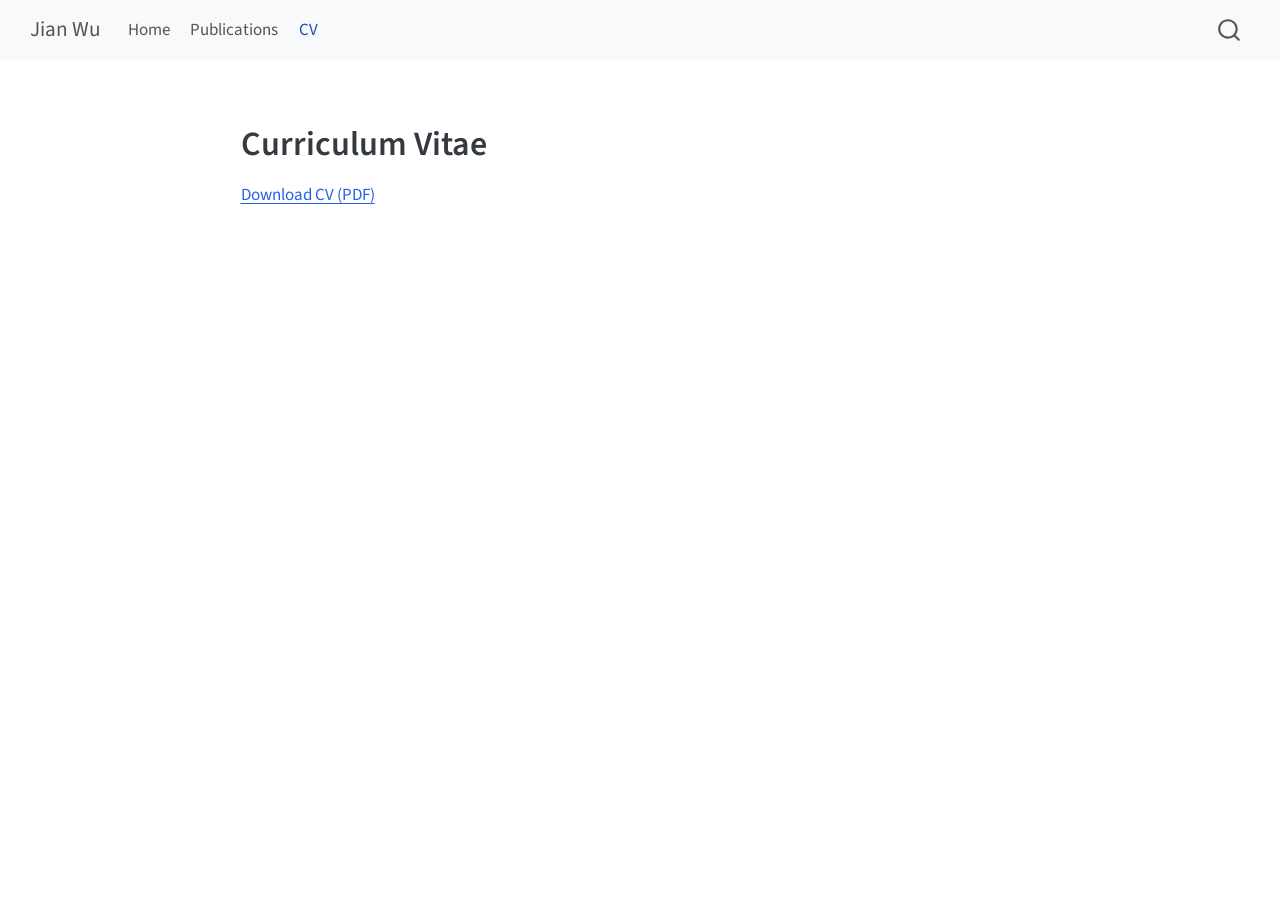
==== commit 5d134794: "update thumbs and video links" ====
--- a/docs/cv.html
+++ b/docs/cv.html
@@ -76,7 +76,7 @@
 <link rel="stylesheet" href="styles.css">
 </head>
 
-<body class="nav-fixed quarto-light">
+<body class="nav-fixed fullcontent quarto-light">
 
 <div id="quarto-search-results"></div>
   <header id="quarto-header" class="headroom fixed-top">
@@ -116,15 +116,7 @@
 <div id="quarto-content" class="quarto-container page-columns page-rows-contents page-layout-article page-navbar">
 <!-- sidebar -->
 <!-- margin-sidebar -->
-    <div id="quarto-margin-sidebar" class="sidebar margin-sidebar">
-        <nav id="TOC" role="doc-toc" class="toc-active">
-    <h2 id="toc-title">On this page</h2>
-   
-  <ul>
-  <li><a href="#curriculum-vitae" id="toc-curriculum-vitae" class="nav-link active" data-scroll-target="#curriculum-vitae">Curriculum Vitae</a></li>
-  </ul>
-</nav>
-    </div>
+    
 <!-- main -->
 <main class="content" id="quarto-document-content"><header id="title-block-header" class="quarto-title-block"></header>
 
--- a/docs/styles.css
+++ b/docs/styles.css
@@ -1,62 +1,87 @@
-.profile-wrap {
-  display: grid;
-  grid-template-columns: 180px 1fr;
-  gap: 1.2rem;
-  align-items: start;
-  margin-bottom: 1.5rem;
+:root {
+  --year-color: #1f4e79;
+  --card-bg: #efefef;
+  --text-main: #111111;
+  --text-sub: #2f2f2f;
 }
 
-.profile-photo {
-  width: 180px;
-  height: 180px;
-  object-fit: cover;
-  border-radius: 14px;
-  border: 1px solid #ddd;
+.pub-section {
+  margin: 1.8rem 0 2.8rem;
+}
+
+.pub-year {
+  font-size: 2rem;
+  font-weight: 800;
+  color: #1f4e79;
+  margin: 0.4rem 0 0.8rem;
 }
 
 .pub-card {
   display: grid;
-  grid-template-columns: 220px 1fr;
+  grid-template-columns: 180px 1fr;
   gap: 1rem;
-  margin: 1.2rem 0;
-  padding: 0.9rem;
-  border: 1px solid #e5e7eb;
-  border-radius: 12px;
-  background: #fff;
+  align-items: center;
+  background: #efefef;
+  border-radius: 14px;
+  padding: 1rem 1.1rem;
+  margin-bottom: 1rem;
+  box-shadow: 0 6px 16px rgba(0, 0, 0, 0.06);
 }
 
 .pub-thumb {
-  width: 100%;
-  aspect-ratio: 16 / 10;
+  width: 170px;
+  height: 105px;
   object-fit: cover;
   border-radius: 10px;
-  border: 1px solid #eee;
+  box-shadow: 0 2px 8px rgba(0, 0, 0, 0.16);
 }
 
-.pub-title {
+.pub-content .pub-title {
+  margin: 0 0 0.35rem;
+  font-size: 1.15rem;
+  line-height: 1.35;
   font-weight: 700;
-  margin-bottom: 0.3rem;
+  color: #1f4e79;
 }
 
-.pub-meta {
-  color: #444;
-  margin-bottom: 0.5rem;
+.pub-content p {
+  margin: 0.18rem 0;
+  font-size: 0.98rem;
+  line-height: 1.5;
+  color: #222;
 }
 
-.pub-links a {
-  margin-right: 0.75rem;
+.pub-content .pub-venue,
+.pub-content .pub-note {
+  font-style: italic;
+  color: #444;
+}
+
+.pub-btn {
+  display: inline-block;
+  margin-right: 0.5rem;
+  margin-top: 0.5rem;
+  padding: 0.25rem 0.7rem;
+  border: 1px solid #222;
+  border-radius: 8px;
+  background: #fff;
+  color: #111;
+  font-size: 0.95rem;
+  font-weight: 600;
   text-decoration: none;
 }
 
-.pub-video {
-  margin-top: 0.6rem;
-  width: 100%;
-  max-width: 560px;
-  border-radius: 10px;
+.pub-btn:hover {
+  background: #f7f7f7;
 }
 
-@media (max-width: 768px) {
-  .profile-wrap { grid-template-columns: 1fr; }
-  .profile-photo { width: 140px; height: 140px; }
-  .pub-card { grid-template-columns: 1fr; }
+@media (max-width: 900px) {
+  .pub-card {
+    grid-template-columns: 1fr;
+  }
+  .pub-thumb {
+    width: 100%;
+    height: auto;
+    aspect-ratio: 16/10;
+  }
 }
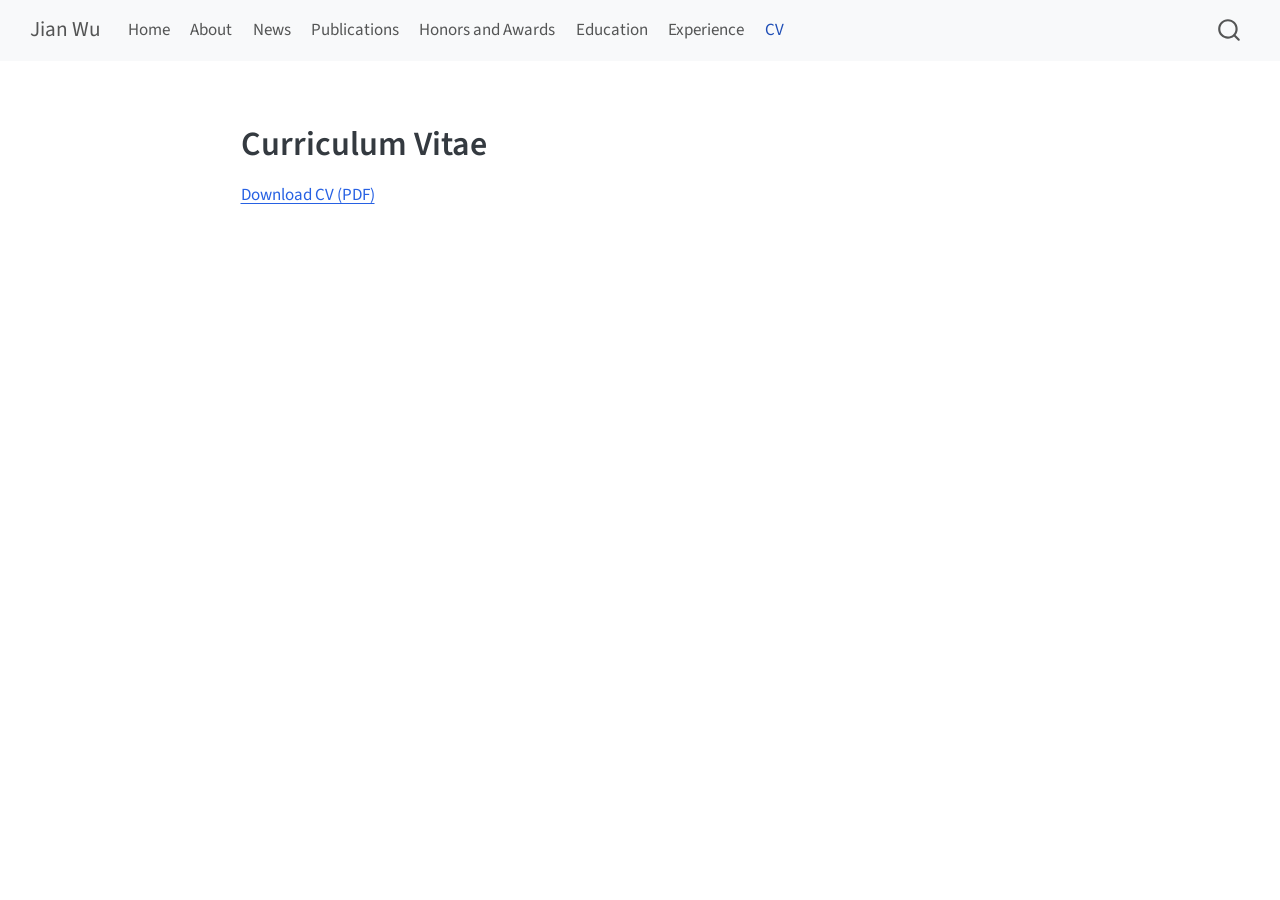
==== commit 818671f5: "update academic homepage and publications layout Refresh the academic profile and widen the publicat" ====
--- a/docs/cv.html
+++ b/docs/cv.html
@@ -98,8 +98,28 @@
 <span class="menu-text">Home</span></a>
   </li>  
   <li class="nav-item">
-    <a class="nav-link" href="./publications.html"> 
+    <a class="nav-link" href="./index.html#about"> 
+<span class="menu-text">About</span></a>
+  </li>  
+  <li class="nav-item">
+    <a class="nav-link" href="./index.html#news"> 
+<span class="menu-text">News</span></a>
+  </li>  
+  <li class="nav-item">
+    <a class="nav-link" href="./index.html#publications"> 
 <span class="menu-text">Publications</span></a>
+  </li>  
+  <li class="nav-item">
+    <a class="nav-link" href="./index.html#honors-and-awards"> 
+<span class="menu-text">Honors and Awards</span></a>
+  </li>  
+  <li class="nav-item">
+    <a class="nav-link" href="./index.html#education"> 
+<span class="menu-text">Education</span></a>
+  </li>  
+  <li class="nav-item">
+    <a class="nav-link" href="./index.html#professional-experience"> 
+<span class="menu-text">Experience</span></a>
   </li>  
   <li class="nav-item">
     <a class="nav-link active" href="./cv.html" aria-current="page"> 
--- a/docs/styles.css
+++ b/docs/styles.css
@@ -3,6 +3,100 @@
   --card-bg: #efefef;
   --text-main: #111111;
   --text-sub: #2f2f2f;
+}
+
+.quarto-about-trestles {
+  display: flex !important;
+  flex-flow: row nowrap;
+  gap: 2.5rem;
+  align-items: start;
+  width: 96%;
+  max-width: 1600px;
+  margin: 0 auto;
+}
+
+#quarto-content.page-layout-full > main.content {
+  grid-column: screen-start / screen-end;
+}
+
+.publications-page main.content > header,
+.publications-page main.content > p {
+  width: 96%;
+  max-width: 1600px;
+  margin-left: auto;
+  margin-right: auto;
+}
+
+.quarto-about-trestles .about-entity {
+  position: sticky;
+  top: 5rem;
+  flex: 0 0 280px !important;
+  display: flex;
+  flex-direction: column;
+  align-items: center;
+  text-align: center;
+}
+
+.quarto-about-trestles .about-entity .about-image {
+  width: 190px !important;
+  max-width: 100%;
+  aspect-ratio: 1;
+  height: auto;
+  object-fit: cover;
+  border-radius: 50%;
+}
+
+.quarto-about-trestles .about-entity #title-block-header {
+  width: 100%;
+  margin: 0.6rem 0 0.8rem;
+  padding: 0;
+  border: 0;
+}
+
+.quarto-about-trestles .about-entity .quarto-title-meta {
+  display: none;
+}
+
+.quarto-about-trestles .about-links {
+  display: flex;
+  flex-flow: column nowrap !important;
+  gap: 0.25rem;
+  width: 100%;
+}
+
+.quarto-about-trestles .about-link {
+  flex: 0 0 auto;
+  width: 100%;
+  justify-content: flex-start;
+  padding: 0.4rem 0.6rem !important;
+  border: 0 !important;
+  border-radius: 6px;
+  text-align: left;
+  text-decoration: none;
+}
+
+.quarto-about-trestles .about-link:hover {
+  background: #f1f5f9;
+}
+
+.quarto-about-trestles .about-contents {
+  min-width: 0;
+  font-size: 1.04rem;
+}
+
+.quarto-about-trestles .about-contents h2 {
+  margin-top: 1.8rem;
+  padding-bottom: 0.35rem;
+  border-bottom: 1px solid #e2e8f0;
+}
+
+.quarto-about-trestles .pub-card {
+  grid-template-columns: minmax(180px, 220px) minmax(0, 1fr);
+}
+
+.quarto-about-trestles .pub-thumb {
+  width: 220px;
+  height: 135px;
 }
 
 .pub-section {
@@ -26,6 +120,55 @@
   padding: 1rem 1.1rem;
   margin-bottom: 1rem;
   box-shadow: 0 6px 16px rgba(0, 0, 0, 0.06);
+}
+
+.pub-layout {
+  display: grid;
+  grid-template-columns: 150px minmax(0, 1fr);
+  gap: 1.5rem;
+  align-items: start;
+  width: 96%;
+  max-width: 1600px;
+  margin: 0 auto;
+}
+
+.pub-list {
+  min-width: 0;
+}
+
+.pub-year-sidebar {
+  position: sticky;
+  top: 5.5rem;
+}
+
+.pub-year-nav {
+  display: flex;
+  flex-direction: column;
+  align-items: stretch;
+  gap: 0.35rem;
+  padding: 0.9rem;
+  border: 1px solid #d5deea;
+  border-radius: 10px;
+  background: #f7f9fc;
+}
+
+.pub-year-nav strong {
+  margin-bottom: 0.25rem;
+  color: #1f4e79;
+}
+
+.pub-year-nav a {
+  display: block;
+  padding: 0.35rem 0.55rem;
+  border-radius: 6px;
+  color: #1f4e79;
+  font-weight: 600;
+  text-decoration: none;
+}
+
+.pub-year-nav a:hover {
+  background: #1f4e79;
+  color: #fff;
 }
 
 .pub-thumb {
@@ -75,7 +218,47 @@
   background: #f7f7f7;
 }
 
-@media (max-width: 900px) {
+@media (max-width: 760px) {
+  .quarto-about-trestles {
+    flex-direction: column;
+    gap: 1.25rem;
+  }
+  .quarto-about-trestles .about-entity {
+    position: static;
+    flex: 0 0 auto !important;
+    width: 100%;
+  }
+  .quarto-about-trestles .about-entity .about-image {
+    width: 150px !important;
+  }
+  .quarto-about-trestles .about-links {
+    flex-flow: row wrap !important;
+    justify-content: center;
+  }
+  .quarto-about-trestles .about-link {
+    justify-content: center;
+  }
+  .quarto-about-trestles .pub-card {
+    grid-template-columns: 1fr;
+  }
+  .quarto-about-trestles .pub-thumb {
+    width: 100%;
+    height: auto;
+  }
+  .pub-layout {
+    grid-template-columns: 1fr;
+  }
+  .pub-year-sidebar {
+    position: static;
+  }
+  .pub-year-nav {
+    flex-direction: row;
+    flex-wrap: wrap;
+    align-items: center;
+  }
+  .pub-year-nav strong {
+    margin-bottom: 0;
+  }
   .pub-card {
     grid-template-columns: 1fr;
   }
